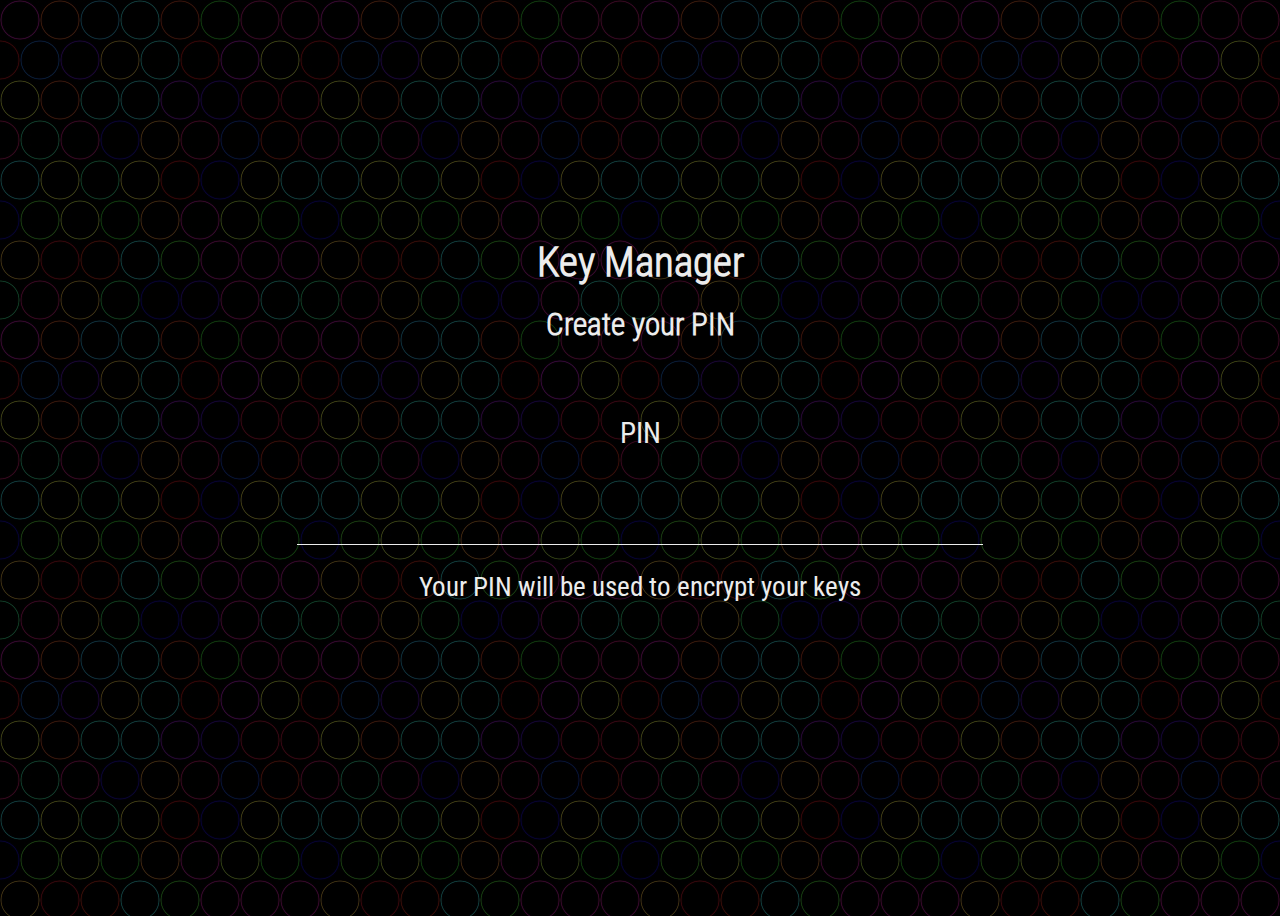
==== src/index.html @ 5f601ed2 "Create PIN" ====
<!DOCTYPE html>
<html>
<head>
  <meta charset="UTF-8">
  <meta name="viewport" content="width=device-width, initial-scale=1.0">
  <meta name="author" content="Robert F. Popeleski">
  <title>Key Manager</title>
  <link rel="stylesheet" type="text/css" href="style/animate.css">
  <link rel="stylesheet" type="text/css" href="style/theme.css">
</head>

<body>

<div id="window__create-pin" class="-hidden full animated fast fadeInDown">
  <h1>Key Manager</h1>
  <h2>Create your PIN</h2>
  <div id="window__create-pin__field" class="window__create-pin__field animated fast">
    <label for="field_pin">PIN</label>
    <input type="number" pattern="[0-9]*" inputmode="numeric" id="field_pin" name="field_pin" min="1">
  </div>
  <div id="window__create-pin__verify" class="-hidden window__create-pin__field animated fast fadeInRight">
    <label for="field_pin_verify">Verify PIN</label>
    <input type="number" pattern="[0-9]*" inputmode="numeric" id="field_pin_verify" name="field_pin" min="1">
  </div>
  <p>Your PIN will be used to encrypt your keys</p>
</div>

<div id="window__view-keys" class="-hidden full">
</div>

<div id="window__create-key" class="-hidden full">
</div>

<div id="window__scan-key" class="-hidden full">
</div>

<div id="notification" class="-hidden animated fast">
  <p></p>
</div>

<script src="logic/jquery-3.4.1.min.js"></script>
<script src="logic/general.js"></script>
<script src="logic/create.js"></script>
<script src="logic/add.js"></script>
</body>

</html>
---- src/style/theme.css ----
@font-face {
  font-family: Roboto-Light;
  src: url("../fonts/RobotoCondensed-Light.ttf");
}
@font-face {
  font-family: Roboto-Bold;
  src: url("../fonts/RobotoCondensed-Bold.ttf");
}
@font-face {
  font-family: Roboto;
  src: url("../fonts/RobotoCondensed-Regular.ttf");
}

body {
  font-family: 'Roboto';
  /*
  300, 400, 700
  */
  background-image: url("../images/circles-1170340_641.png");
  background-repeat: repeat;
  background-size: 320px 320px;
  background-color: #000;
  color: #ececec;
  display: flex;
  justify-content: center;
  align-items: center;
  height: 100vh;
  overflow: hidden;
}
h1, h2 {
  font-family: 'Roboto-Light';
}
h1 {
  font-size: calc(28px + 1vw);
  margin: 0;
}
h2 {
  font-size: calc(18px + 1vw);
  margin-top: calc(7px + 1vw);
}
input {
  border: none;
  border-bottom: 1px solid #ececec;
  background: transparent;
  width: 50vw;
  padding: calc(10px + 1vw);
  color: #ececec;
  font-size: calc(16px + 1vw);
  text-align: center;
}
input[type=number] {
  -webkit-text-security: disc;
}
p {
  font-family: 'Roboto';
  font-size: calc(14px + 1vw);
  text-align: center;
}

.-hidden {
  display: none!important;
}

#notification {
  position: fixed;
  bottom: 0;
  left: 0;
  width: 100vw;
  height: calc(35px + 1vh);
  display: flex;
  justify-content: center;
  align-items: center;
  text-align: center;
}

#notification p {
  margin: 0 auto;
}

.notification_err {
  background: #d91e18;
}
.notification_msg {
  background: #26c281;
}

.full {
  width: 100vw:
  height: auto;
  position: relative;
  top: calc(-15px - 1vh);
}

#window__create-pin {
  display: flex;
  justify-content: center;
  align-items: center;
  flex-direction: column;
  flex-wrap: nowrap;
}

.window__create-pin__field {
  display: flex;
  justify-content: center;
  align-items: center;
  flex-direction: column;
  flex-wrap: nowrap;
  margin-top: calc(35px + 1vw);
}

#window__create-pin__field label {
  font-size: calc(16px + 1vw);
  margin-bottom: 15px;
}
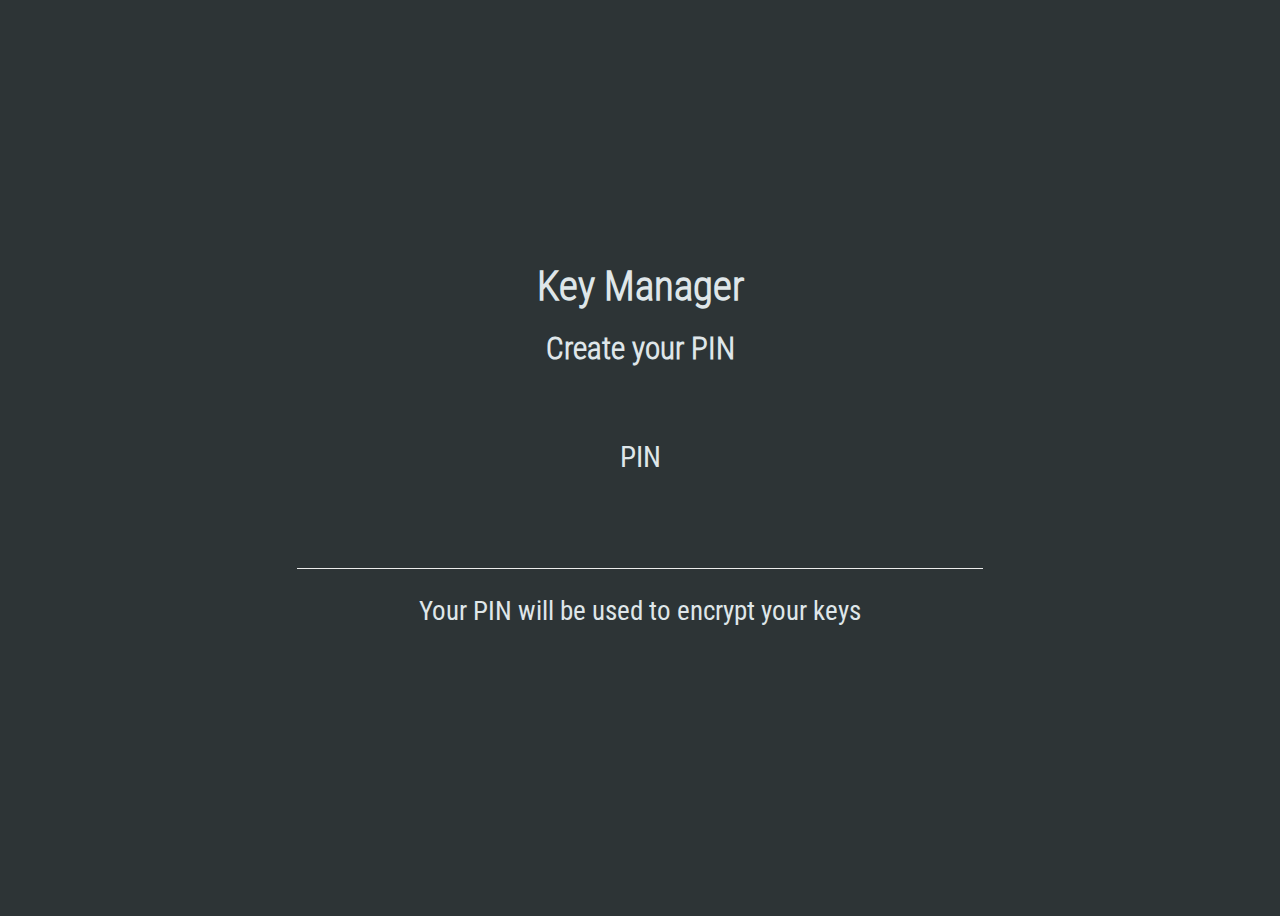
==== commit 4c4321f1: "Worked on all pages - building out SVG.js for creating a key" ====
--- a/src/index.html
+++ b/src/index.html
@@ -11,7 +11,7 @@
 
 <body>
 
-<div id="window__create-pin" class="-hidden full animated fast fadeInDown">
+<div id="window__create-pin" class="-hidden animated fast fadeInDown">
   <h1>Key Manager</h1>
   <h2>Create your PIN</h2>
   <div id="window__create-pin__field" class="window__create-pin__field animated fast">
@@ -25,23 +25,12 @@
   <p>Your PIN will be used to encrypt your keys</p>
 </div>
 
-<div id="window__view-keys" class="-hidden full">
-</div>
-
-<div id="window__create-key" class="-hidden full">
-</div>
-
-<div id="window__scan-key" class="-hidden full">
-</div>
-
 <div id="notification" class="-hidden animated fast">
   <p></p>
 </div>
 
 <script src="logic/jquery-3.4.1.min.js"></script>
 <script src="logic/general.js"></script>
-<script src="logic/create.js"></script>
-<script src="logic/add.js"></script>
 </body>
 
 </html>
--- a/src/style/theme.css
+++ b/src/style/theme.css
@@ -16,11 +16,8 @@
   /*
   300, 400, 700
   */
-  background-image: url("../images/circles-1170340_641.png");
-  background-repeat: repeat;
-  background-size: 320px 320px;
-  background-color: #000;
-  color: #ececec;
+  background-color: #2d3436;
+  color: #dfe6e9;
   display: flex;
   justify-content: center;
   align-items: center;
@@ -84,13 +81,6 @@
   background: #26c281;
 }
 
-.full {
-  width: 100vw:
-  height: auto;
-  position: relative;
-  top: calc(-15px - 1vh);
-}
-
 #window__create-pin {
   display: flex;
   justify-content: center;
@@ -112,3 +102,37 @@
   font-size: calc(16px + 1vw);
   margin-bottom: 15px;
 }
+
+#window__main-view {
+  height: 100%;
+}
+
+#window__main-view a {
+  background: #dfe6e9;
+  width: 200px;
+  height: auto;
+  border-radius: 3px;
+  text-decoration: none;
+  color: #2d3436;
+  padding: 10px;
+}
+
+#window__create-key {
+  width: 100%;
+  height: 100%;
+}
+
+#key_canvas {
+  height: 80%;
+  width: 100%;
+  background: #dfe6e9;
+}
+
+#key_canvas p {
+  margin: 0;
+  height: 100%;
+  display: flex;
+  justify-content: center;
+  align-items:center;
+  color: #2d3436;
+}